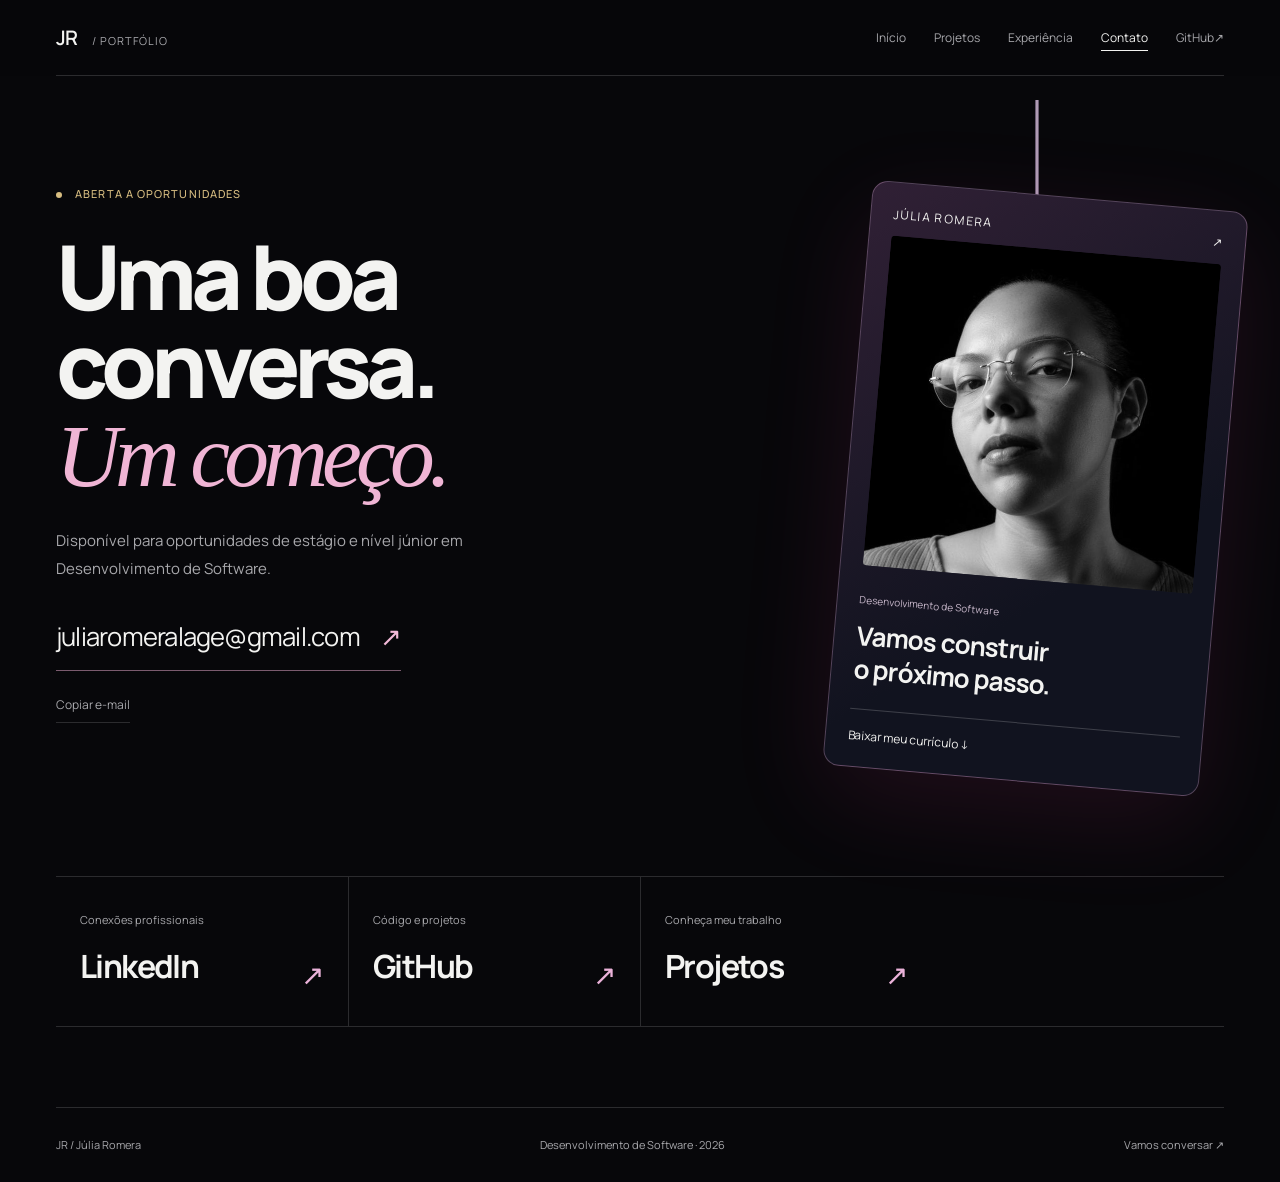
==== contato.html @ 36e351b0 "feat: finaliza nova apresentacao do portfolio" ====
<!DOCTYPE html>
<html lang="pt-BR">
  <head>
    <!-- Configuração da página e conexão com o arquivo de estilos. -->
    <meta charset="UTF-8" />
    <meta name="viewport" content="width=device-width, initial-scale=1.0" />
    <meta
      name="description"
      content="Entre em contato com Júlia Romera para oportunidades em Desenvolvimento de Software."
    />
    <meta name="author" content="Júlia Danieli Romera Lage" />
    <meta name="theme-color" content="#07070a" />
    <meta name="robots" content="index, follow" />
    <link rel="canonical" href="https://portfolio-julia-nine.vercel.app/contato.html" />
    <meta property="og:locale" content="pt_BR" />
    <meta property="og:type" content="website" />
    <meta property="og:site_name" content="Júlia Danieli Romera Lage" />
    <meta property="og:title" content="Contato | Júlia Romera" />
    <meta property="og:description" content="Entre em contato com Júlia Romera para oportunidades em Desenvolvimento de Software." />
    <meta property="og:url" content="https://portfolio-julia-nine.vercel.app/contato.html" />
    <meta property="og:image" content="https://portfolio-julia-nine.vercel.app/assets/social-preview.jpg" />
    <meta property="og:image:width" content="1200" />
    <meta property="og:image:height" content="630" />
    <meta property="og:image:alt" content="Notebook em fundo escuro, prévia do portfólio de Júlia Danieli Romera Lage" />
    <meta name="twitter:card" content="summary_large_image" />
    <meta name="twitter:title" content="Contato | Júlia Romera" />
    <meta name="twitter:description" content="Entre em contato com Júlia Romera para oportunidades em Desenvolvimento de Software." />
    <meta name="twitter:image" content="https://portfolio-julia-nine.vercel.app/assets/social-preview.jpg" />
    <meta name="twitter:image:alt" content="Notebook em fundo escuro, prévia do portfólio de Júlia Danieli Romera Lage" />
    <title>Contato | Júlia Romera</title>
    <link rel="icon" href="/favicon.ico" sizes="16x16 32x32 48x48" />
    <link rel="icon" href="assets/favicon.svg?v=jr2" type="image/svg+xml" sizes="any" />
    <link rel="apple-touch-icon" href="assets/apple-touch-icon.png" sizes="180x180" />
    <link rel="preload" href="assets/fonts/manrope-latin-variable.woff2" as="font" type="font/woff2" crossorigin />
    <link rel="stylesheet" href="estilos.css" />
    <link rel="stylesheet" href="paginas.css" />
  </head>

  <body class="pagina-contato">
    <a class="pular-conteudo" href="#conteudo">Pular para o conteúdo</a>
    <!-- O cabeçalho reúne a marca e os links de navegação. -->
    <header class="cabecalho">
      <div class="container navegacao">
        <a class="marca" href="index.html" aria-label="Júlia Danieli Romera Lage — início">
          JR<span> / Portfólio</span>
        </a>

        <nav id="menu-principal" aria-label="Navegação principal">
          <a href="index.html">Início</a>
          <a href="projetos.html">Projetos</a>
          <a href="experiencia.html">Experiência</a>
          <a href="contato.html" aria-current="page">Contato</a>
          <a href="https://github.com/JuliaRomeira" target="_blank" rel="noopener noreferrer">GitHub <span aria-hidden="true">↗</span></a>
        </nav>

      </div>
    </header>

    <!-- O main contém o conteúdo principal. Esta é a primeira seção do site. -->
<main id="conteudo" tabindex="-1">
<section class="container contato-palco" aria-labelledby="titulo-pagina"><div class="contato-convite"><p class="etiqueta"><span class="status-ponto" aria-hidden="true"></span> Aberta a oportunidades</p><h1 id="titulo-pagina">Uma boa<br>conversa.<br><em>Um começo.</em></h1><p class="descricao">Disponível para oportunidades de estágio e nível júnior em Desenvolvimento de Software.</p><a class="email-principal" href="https://mail.google.com/mail/?view=cm&amp;fs=1&amp;to=juliaromeralage%40gmail.com" target="_blank" rel="noopener noreferrer">juliaromeralage@gmail.com <span aria-hidden="true">↗</span></a><button type="button" class="copiar-email" hidden>Copiar e-mail</button><p class="aviso-copia" role="status" aria-live="polite"></p></div>
<aside class="cartao-contato"><div class="cordao" aria-hidden="true"></div><div class="cartao-perfil"><p>JÚLIA ROMERA <span>↗</span></p><img src="assets/julia-romeira.jpg" alt="Júlia Danieli Romera Lage" width="640" height="640"><small>Desenvolvimento de Software</small><strong>Vamos construir<br>o próximo passo.</strong><a href="assets/Curriculo_Julia_Danieli_Romera_Lage.pdf" download>Baixar meu currículo ↓</a></div></aside></section>
<nav class="container conexoes" aria-label="Conecte-se comigo"><a href="https://www.linkedin.com/in/juliaromeira/" target="_blank" rel="noopener noreferrer"><small>Conexões profissionais</small><strong>LinkedIn</strong><span>↗</span></a><a href="https://github.com/JuliaRomeira" target="_blank" rel="noopener noreferrer"><small>Código e projetos</small><strong>GitHub</strong><span>↗</span></a><a href="projetos.html"><small>Conheça meu trabalho</small><strong>Projetos</strong><span>↗</span></a></nav>
</main>
<footer class="rodape-paginas container"><a href="index.html">JR / Júlia Romera</a><span>Desenvolvimento de Software · <span data-year>2026</span></span><a href="contato.html">Vamos conversar ↗</a></footer>
<span class="cursor-orbita" aria-hidden="true"></span>
<script src="script.js" defer></script>
</body>
</html>
---- estilos.css ----
/* Júlia Romera — composição gráfica, tipografia e projetos em primeiro plano. */
@font-face {
  font-family: "Manrope";
  font-style: normal;
  font-weight: 400 800;
  font-display: swap;
  src: url("assets/fonts/manrope-latin-variable.woff2") format("woff2");
}
:root {
  color-scheme: dark;
  --cor-fundo: #07070a;
  --cor-texto: #f3f3f1;
  --cor-suave: #a8a8ac;
  --cor-borda: #2b2b2e;
  --cor-editorial: #d7bd81;
  --cor-glow-rosa: #ff4fa3;
  --cor-glow-lilas: #9b6cff;
  --cor-glow-azul: #527dff;
}
* { box-sizing: border-box; }
html { overflow-x: clip; background: var(--cor-fundo); scroll-behavior: smooth; }
body { margin: 0; overflow-x: clip; color: var(--cor-texto); background: var(--cor-fundo); font-family: "Manrope", sans-serif; font-synthesis: none; line-height: 1.6; }
a { color: inherit; text-decoration: none; }
a:focus-visible, summary:focus-visible, video:focus-visible { outline: 2px solid var(--cor-editorial); outline-offset: 6px; }
::selection { background: var(--cor-editorial); color: var(--cor-fundo); }
.container { width: min(1280px, calc(100% - 112px)); margin-inline: auto; }
section[id] { scroll-margin-top: 92px; }
.pular-conteudo { position: fixed; top: 8px; left: 16px; z-index: 50; padding: 12px 20px; background: var(--cor-texto); color: var(--cor-fundo); transform: translateY(-160%); }
.pular-conteudo:focus { transform: none; }
.cabecalho { position: sticky; top: 0; z-index: 20; background: rgba(7, 7, 10, .82); backdrop-filter: blur(18px); }
.navegacao { display: flex; justify-content: space-between; align-items: center; min-height: 76px; border-bottom: 1px solid var(--cor-borda); gap: 24px; }
.marca { font-size: 20px; font-weight: 600; letter-spacing: -.04em; }
.marca span { margin-left: 12px; color: var(--cor-suave); font-size: 11px; font-weight: 400; letter-spacing: .08em; text-transform: uppercase; }
.navegacao nav { display: flex; align-items: center; gap: 28px; }
.navegacao nav a { display: inline-flex; align-items: center; min-height: 48px; font-size: 12px; color: var(--cor-suave); text-decoration-thickness: 1px; text-underline-offset: 8px; }
.navegacao nav a[aria-current], .navegacao nav a:hover { color: var(--cor-texto); text-decoration-line: underline; }
.etiqueta { margin: 0; font-size: 11px; font-weight: 500; line-height: 1.7; letter-spacing: .1em; text-transform: uppercase; color: var(--cor-editorial); }
.apresentacao { position: relative; isolation: isolate; padding-block: 36px 40px; }
.apresentacao::before, .apresentacao::after { position: absolute; z-index: -1; border-radius: 50%; content: ""; pointer-events: none; filter: blur(90px); opacity: .34; }
.apresentacao::before { top: 8%; right: 5%; width: min(42vw, 620px); aspect-ratio: 1; background: radial-gradient(circle at 35% 38%, rgba(255, 79, 163, .8), rgba(155, 108, 255, .34) 45%, transparent 72%); animation: respirar-glow 9s ease-in-out infinite alternate; }
.apresentacao::after { bottom: 5%; left: 24%; width: min(34vw, 500px); aspect-ratio: 1; background: radial-gradient(circle, rgba(82, 125, 255, .52), transparent 70%); animation: respirar-glow 11s 1.5s ease-in-out infinite alternate-reverse; }
@keyframes respirar-glow { from { opacity: .2; transform: translate3d(-2%, 2%, 0) scale(.92); } to { opacity: .42; transform: translate3d(4%, -3%, 0) scale(1.08); } }
.hero-edicao { display: flex; justify-content: space-between; gap: 24px; }
.hero-edicao .etiqueta { color: var(--cor-suave); font-size: 10px; }
.status-ponto { display: inline-block; width: 6px; height: 6px; margin-right: 10px; background: var(--cor-editorial); border-radius: 50%; vertical-align: middle; }
h1, h2, h3, p { margin-top: 0; }
.hero-composicao { display: grid; grid-template-columns: repeat(12, minmax(0, 1fr)); gap: 8px 24px; align-items: center; margin-block: 60px 40px; }
.apresentacao h1 { display: contents; font-size: clamp(100px, 14.3vw, 206px); line-height: 1; font-weight: 800; letter-spacing: -.075em; text-transform: uppercase; }
.nome-primeiro { grid-column: 4 / -1; grid-row: 1; display: flex; align-items: center; justify-content: flex-end; gap: 48px; }
.nome-sinal { display: block; flex: 0 0 .48em; width: .48em; height: .48em; color: var(--cor-editorial); }
.nome-sinal svg { display: block; width: 100%; height: 100%; }
.nome-segundo { grid-column: 1 / 10; grid-row: 2; color: #a2a2a7; }
.ponto-nome { color: var(--cor-editorial); }
.hero-introducao { grid-column: 1 / 4; grid-row: 1; align-self: end; padding-bottom: 16px; max-width: 250px; }
.hero-introducao .etiqueta { margin-bottom: 18px; color: var(--cor-texto); }
.descricao { max-width: 520px; margin-bottom: 0; font-size: 15px; line-height: 1.85; color: var(--cor-suave); }
.hero-introducao .descricao { font-size: 13px; line-height: 1.8; }
.retrato-hero { grid-column: 10 / -1; grid-row: 2; margin: 0; width: 80%; justify-self: end; }
.retrato img { display: block; width: 100%; height: auto; filter: grayscale(1); }
.retrato-hero { position: relative; }
.retrato-hero::before { position: absolute; inset: -1px; z-index: -1; background: linear-gradient(135deg, rgba(255, 79, 163, .85), rgba(215, 189, 129, .18) 45%, rgba(82, 125, 255, .8)); content: ""; transform: translate(10px, 10px); filter: blur(12px); opacity: .55; }
.retrato figcaption { margin-top: 10px; color: var(--cor-suave); font-size: 9px; letter-spacing: .03em; }
.hero-rodape { display: flex; justify-content: space-between; align-items: end; gap: 24px; padding-top: 30px; }
.hero-rodape > p { margin: 0; font-size: 12px; color: var(--cor-suave); }
.hero-rodape > p span { color: var(--cor-texto); }
.hero-rodape .acoes { margin: 0; }
.hero-rodape .botao { border: 0; gap: 20px; }
.hero-rodape .botao > span { display: grid; place-items: center; width: 48px; height: 48px; border-radius: 50%; color: var(--cor-fundo); background: var(--cor-texto); font-size: 22px; }
.acoes { display: flex; flex-wrap: wrap; align-items: center; gap: 30px; margin-top: 28px; }
.botao, .link-secundario { display: inline-flex; align-items: center; justify-content: space-between; gap: 24px; min-height: 44px; font-size: 13px; }
.botao { border-bottom: 1px solid var(--cor-editorial); }
.link-secundario { color: var(--cor-suave); }
.botao span, .link-secundario span { color: var(--cor-editorial); transition: transform 180ms ease; }
a:hover > span[aria-hidden] { transform: translate(2px, -2px); }
.link-secundario:hover { color: var(--cor-texto); text-decoration: underline; text-underline-offset: 6px; }
.projetos-indice { display: grid; grid-template-columns: repeat(3, minmax(0, 1fr)); gap: 40px; padding-block: 24px; border-block: 1px solid var(--cor-borda); }
.projetos-indice a { display: flex; gap: 18px; min-height: 48px; align-items: baseline; }
.indice-numero { color: var(--cor-editorial); font-size: 11px; }
.projetos-indice strong { display: block; font-size: 13px; font-weight: 500; }
.projetos-indice small { display: block; color: var(--cor-suave); font-size: 11px; margin-top: 4px; }
.projetos-indice a > span:last-child { margin-left: auto; }
.projetos-indice a:hover strong { text-decoration: underline; text-underline-offset: 4px; }
.somente-leitor { position: absolute !important; width: 1px; height: 1px; padding: 0; margin: -1px; overflow: hidden; clip: rect(0, 0, 0, 0); white-space: nowrap; border: 0; }
.faixa-cinetica { position: relative; z-index: 2; display: grid; place-items: center; min-height: 250px; margin-block: 18px 8px; overflow: hidden; pointer-events: none; }
.faixa-cinetica::before { position: absolute; inset: 18% 18%; z-index: -1; background: radial-gradient(ellipse, rgba(155, 108, 255, .18), transparent 68%); content: ""; filter: blur(28px); }
.faixa-linha { width: 112%; overflow: hidden; border-block: 1px solid rgba(255, 255, 255, .18); box-shadow: 0 20px 60px rgba(0, 0, 0, .32); }
.faixa-linha-superior { color: #121217; background: linear-gradient(90deg, #f3e7ed, #e8d6f6 46%, #d8e2ff); transform: rotate(4deg); }
.faixa-linha-inferior { position: absolute; color: var(--cor-texto); background: linear-gradient(90deg, #54347b, #762f62 48%, #324880); transform: rotate(-4deg); }
.faixa-trilho { display: flex; width: max-content; will-change: transform; }
.faixa-trilho.faixa-pronta { animation: correr-faixa 24s linear infinite; }
.faixa-trilho-reverso.faixa-pronta { animation-direction: reverse; animation-duration: 29s; }
.faixa-trilho span { flex: none; padding: 18px 18px 17px 0; font-size: clamp(13px, 1.25vw, 18px); font-weight: 750; line-height: 1; letter-spacing: .12em; text-transform: uppercase; white-space: nowrap; }
.faixa-trilho i { padding-inline: 18px; color: var(--cor-glow-rosa); font-style: normal; }
.faixa-linha-inferior i { color: #f3d285; }
@keyframes correr-faixa { to { transform: translateX(calc(-1 * var(--faixa-passo))); } }
.projeto { padding-block: 100px 60px; }
.projeto + .projeto { margin-top: 32px; border-top: 1px solid var(--cor-borda); }
.projeto-cabecalho { display: flex; justify-content: space-between; align-items: baseline; gap: 24px; }
.numero-projeto { display: inline-block; margin-right: 22px; font-weight: 700; font-size: 32px; line-height: 1; letter-spacing: -.04em; }
.projeto-tipo { margin: 0; color: var(--cor-suave); font-size: 12px; }
.projeto-conteudo { display: grid; grid-template-columns: 1fr 1fr; gap: 32px 56px; padding-top: 32px; }
.projeto-copy { grid-area: copy; min-width: 0; }
h2 { font-family: "Manrope", sans-serif; font-size: clamp(36px, 4.2vw, 60px); font-weight: 800; text-transform: uppercase; line-height: 1.08; letter-spacing: -.06em; margin-bottom: 26px; }
h2 em { color: #a2a2a7; font-weight: inherit; font-style: normal; }
.projeto h2 { font-size: clamp(52px, 7.4vw, 106px); }
.projeto-mira h2 em { font-size: .54em; margin-left: 20px; letter-spacing: -.05em; }
.projeto-apoio { grid-area: apoio; align-self: end; }
.tecnologias { display: flex; flex-wrap: wrap; gap: 6px 0; padding: 0; margin: 0; list-style: none; }
.tecnologias li { color: var(--cor-suave); font-size: 12px; }
.tecnologias li:not(:last-child)::after { content: "/"; padding-inline: 12px; color: #79766e; }
.projeto-mira-conteudo { grid-template-columns: 1.1fr .9fr; grid-template-areas: "mockup copy" "mockup apoio"; align-items: center; gap: 36px 8%; }
.projeto-mira .projeto-copy { align-self: end; }
.projeto-mira h2 { margin-bottom: 26px; font-size: clamp(42px, 6vw, 80px); }
.projeto-mira .projeto-descricao { max-width: 460px; }
.projeto-mira .projeto-apoio { align-self: start; }
.projeto-mira .notebook { grid-area: mockup; width: 100%; }
.notebook { display: block; min-width: 0; }
.notebook-tela { padding: 12px; background: #151517; border: 1px solid var(--cor-borda); box-shadow: 0 35px 100px rgba(82, 125, 255, .13), 0 0 0 1px rgba(255, 255, 255, .025); }
.notebook-camera { display: none; }
.mockup-barra { display: flex; gap: 5px; height: 20px; align-items: flex-start; }
.mockup-barra span { width: 5px; height: 5px; border-radius: 50%; background: #827b6e; }
.notebook-viewport { aspect-ratio: 16 / 9; overflow: hidden; position: relative; background: #101012; }
.mira-preview { display: block; width: 125%; height: 125%; border: 0; pointer-events: none; transform: scale(.8); transform-origin: top left; }
.preview-link { display: block; transition: border-color 180ms ease; }
.preview-link:hover { border-color: var(--cor-editorial); }
.notebook-tela { transition: border-color 180ms ease; }
.notebook:is(:hover, :focus-visible) .notebook-tela { border-color: var(--cor-editorial); }
.projeto-conteudo-invertido { grid-template-columns: 1.05fr .95fr; grid-template-areas: "mockup copy" "mockup apoio"; align-items: center; gap: 36px 10%; }
.projeto-leve-copy { align-self: end; }
.projeto-leve-apoio { align-self: start; }
.smartphone-stage { grid-area: mockup; display: grid; justify-items: center; gap: 24px; padding: 48px 24px; }
.smartphone { position: relative; width: 280px; max-width: 100%; padding: 8px; border: 1px solid #716b61; border-radius: 36px; background: #09090b; }
.smartphone-viewport { height: 540px; overflow: hidden; border-radius: 28px; }
.smartphone iframe { width: 100%; height: 100%; border: 0; pointer-events: none; }
.smartphone-ilha { position: absolute; top: 14px; left: 35%; width: 30%; height: 14px; border-radius: 20px; background: #09090b; }
.smartphone-home { position: absolute; bottom: 14px; left: 35%; width: 30%; height: 3px; border-radius: 2px; background: #b5b3ae; }
.smartphone-legenda { color: var(--cor-suave); font-size: 10px; text-align: center; }
.projeto-base-conteudo { grid-template-columns: .9fr 1.1fr; grid-template-areas: "copy mockup" "apoio mockup"; align-items: center; }
.projeto-base h2 { font-size: clamp(32px, 3.55vw, 50px); }
.projeto-base .projeto-apoio { align-self: start; }
.base-preview { grid-area: mockup; min-width: 0; margin: 0; }
.base-busca-preview { overflow: hidden; aspect-ratio: 4 / 3; border: 1px solid var(--cor-borda); background: #101012; box-shadow: 0 35px 100px rgba(155, 108, 255, .12); }
.base-interface { display: block; width: 153.8462%; height: 153.8462%; border: 0; pointer-events: none; transform: scale(.65); transform-origin: top left; }
.base-preview figcaption { display: flex; flex-wrap: wrap; justify-content: space-between; gap: 10px; margin-top: 12px; font-size: 10px; color: var(--cor-suave); }
.base-contexto { display: flex; flex-wrap: wrap; justify-content: space-between; gap: 16px; margin-top: 40px; padding-block: 20px; border-top: 1px solid var(--cor-borda); }
.base-contexto p { margin: 0; font-size: 12px; color: var(--cor-suave); }
.base-contexto span { margin-right: 12px; color: var(--cor-editorial); }
.case-detalhes { margin-top: 36px; border-block: 1px solid var(--cor-borda); }
.case-detalhes summary { display: flex; align-items: center; gap: 24px; min-height: 72px; padding-block: 16px; cursor: pointer; list-style: none; font-size: 14px; }
.case-detalhes summary::-webkit-details-marker { display: none; }
.case-detalhes summary span { font-size: 12px; color: var(--cor-suave); }
.case-detalhes summary::after { content: "+"; margin-left: auto; font-size: 24px; color: var(--cor-editorial); }
.case-detalhes[open] summary::after { content: "−"; }
.case-detalhes[open] { padding-bottom: 28px; }
.minha-atuacao { display: grid; grid-template-columns: 180px 1fr; gap: 24px; padding-top: 24px; }
.minha-atuacao p { max-width: 780px; margin-bottom: 0; font-size: 14px; line-height: 1.8; color: var(--cor-suave); }
.case-grid, .percurso-etapas { display: grid; grid-template-columns: repeat(3, minmax(0, 1fr)); gap: 32px; margin: 32px 0 0; padding: 0; list-style: none; }
.case-grid article { border-top: 1px solid var(--cor-borda); padding-top: 20px; }
.case-grid small, .percurso-etapas span { color: var(--cor-editorial); font-size: 11px; }
.case-grid p, .percurso-etapas p, .demo-nota { color: var(--cor-suave); font-size: 14px; line-height: 1.8; margin-bottom: 0; }
.case-grid p { margin-top: 14px; }
.percurso-etapas h3 { margin-block: 12px; font-size: 22px; font-weight: 500; }
.projeto-percurso, .demonstracao { margin-top: 20px; }
.demonstracao h3 { font-family: "Manrope", sans-serif; font-size: 36px; margin-block: 14px; }
.demo-videos { display: grid; grid-template-columns: 1fr 1fr; gap: 24px; margin-top: 28px; }
.demo-videos figure { min-width: 0; margin: 0; }
.demo-videos video { display: block; width: 100%; aspect-ratio: 16 / 9; }
.demo-videos figcaption { display: flex; justify-content: space-between; flex-wrap: wrap; gap: 12px; padding-block: 14px; font-size: 13px; }
.demo-videos figcaption span { color: var(--cor-suave); }
.demo-resultado { margin-block: 20px 12px; font-size: 24px; }
.experiencia, .stack, .contato { margin-top: 60px; padding-block: 64px; border-top: 1px solid var(--cor-borda); }
.secao-cabecalho { display: flex; justify-content: space-between; gap: 24px; margin-bottom: 52px; }
.secao-cabecalho > span { color: var(--cor-suave); font-size: 12px; }
.experiencia-grid, .stack-titulo { display: grid; grid-template-columns: 1fr 1fr; gap: 10%; }
.experiencia blockquote { max-width: 420px; margin: 36px 0 0; color: var(--cor-editorial); font-family: "Manrope", sans-serif; font-size: 24px; font-weight: 500; line-height: 1.4; letter-spacing: -.04em; }
.cargo { border-left: 1px solid var(--cor-borda); padding-left: 32px; }
.cargo-topo { display: flex; justify-content: space-between; flex-wrap: wrap; gap: 12px; padding-bottom: 20px; border-bottom: 1px solid var(--cor-borda); }
.cargo small, .cargo-topo > span { color: var(--cor-suave); font-size: 11px; }
.cargo h3 { font-size: 23px; font-weight: 500; margin: 6px 0 0; }
.cargo ul { padding-left: 16px; margin-bottom: 0; }
.cargo li { padding-left: 6px; margin-top: 16px; font-size: 14px; color: var(--cor-suave); }
.stack-titulo { align-items: end; margin-bottom: 48px; }
.stack-titulo h2 { margin: 0; }
.fluxo-stack { display: flex; flex-wrap: wrap; gap: 18px; padding: 0; margin: 0 0 24px; list-style: none; color: var(--cor-suave); font-size: 11px; text-transform: uppercase; letter-spacing: .05em; }
.fluxo-stack li:not(:last-child)::after { content: " /"; margin-left: 18px; }
.stack-grid { border-top: 1px solid var(--cor-borda); }
.stack-grid article { display: grid; grid-template-columns: .65fr 1.2fr 1fr; gap: 24px; align-items: baseline; padding-block: 26px; border-bottom: 1px solid var(--cor-borda); }
.stack-grid span, .stack-grid small { color: var(--cor-suave); font-size: 12px; }
.stack-grid strong { font-size: clamp(18px, 2vw, 26px); font-weight: 400; letter-spacing: -.03em; }
.contato { padding-bottom: 24px; }
.contato h2 { font-size: clamp(60px, 8vw, 114px); margin-block: 34px 24px; }
.contato .descricao { max-width: 480px; }
.contato .acoes { gap: 42px; margin-top: 36px; }
.contato footer { display: flex; flex-wrap: wrap; justify-content: space-between; gap: 24px; margin-top: 88px; padding-top: 24px; border-top: 1px solid var(--cor-borda); color: var(--cor-suave); font-size: 11px; }
@media (max-width: 1000px) {
  .container { width: calc(100% - 64px); }
  .navegacao nav { gap: 20px; }
  .hero-composicao { gap: 16px; margin-block: 56px 32px; }
  .apresentacao h1 { font-size: 14vw; }
  .nome-primeiro { gap: 24px; }
  .hero-introducao { grid-column: 1 / 5; }
  .hero-introducao .descricao { font-size: 11px; }
  .hero-introducao .etiqueta { margin-bottom: 10px; }
  .retrato-hero { width: 92%; }
  .projetos-indice { gap: 24px; }
  .projeto-base-conteudo { grid-template-areas: "copy apoio" "mockup mockup"; grid-template-columns: 1.2fr .8fr; }
  .projeto-base h2 { font-size: clamp(28px, 4vw, 40px); }
  .projeto-base .projeto-apoio { align-self: center; }
  .base-busca-preview { aspect-ratio: 16 / 10; }
  .projeto-conteudo-invertido { gap: 32px; }
  .experiencia-grid { gap: 40px; }
  .stack-grid article { grid-template-columns: .65fr 1fr 1fr; }
}
@media (max-width: 700px) {
  .container { width: calc(100% - 40px); }
  .navegacao { display: block; min-height: 0; }
  .marca { display: none; }
  .navegacao nav { justify-content: space-between; gap: 8px; }
  .navegacao nav a { min-height: 60px; font-size: 11px; }
  section[id] { scroll-margin-top: 76px; }
  .apresentacao { padding-block: 28px 32px; }
  .hero-edicao { gap: 12px; }
  .hero-edicao .etiqueta { font-size: 8px; letter-spacing: .04em; }
  .status-ponto { margin-right: 6px; width: 4px; height: 4px; }
  .hero-composicao { grid-template-columns: repeat(6, minmax(0, 1fr)); gap: 6px 16px; margin-block: 36px 26px; }
  .apresentacao h1 { font-size: clamp(62px, 16vw, 110px); line-height: 1.05; }
  .nome-primeiro { grid-column: 1 / -1; grid-row: 1; justify-content: space-between; gap: 16px; }
  .nome-sinal { font-size: .8em; }
  .nome-segundo { grid-column: 1 / -1; grid-row: 2; }
  .hero-introducao { grid-column: 1 / 5; grid-row: 3; max-width: 310px; padding: 0 8px 0 0; align-self: start; margin-top: 30px; }
  .hero-introducao .etiqueta { font-size: 9px; margin-bottom: 10px; }
  .hero-introducao .descricao { font-size: 13px; line-height: 1.8; }
  .retrato-hero { grid-column: 5 / -1; grid-row: 3; width: 100%; margin-top: 30px; align-self: start; }
  .retrato figcaption { font-size: 8px; line-height: 1.6; margin-top: 8px; }
  .hero-rodape { align-items: center; padding-top: 10px; }
  .hero-rodape > p { font-size: 10px; }
  .hero-rodape .acoes { gap: 8px; flex-direction: column; align-items: flex-end; }
  .hero-rodape .botao, .hero-rodape .link-secundario { font-size: 11px; }
  .hero-rodape .botao { gap: 12px; }
  .hero-rodape .botao > span { width: 36px; height: 36px; font-size: 18px; }
  .projetos-indice { grid-template-columns: 1fr; gap: 0; padding-block: 8px; }
  .faixa-cinetica { min-height: 170px; margin-block: 6px 0; }
  .faixa-linha { width: 124%; }
  .faixa-linha-superior { transform: rotate(5deg); }
  .faixa-linha-inferior { transform: rotate(-5deg); }
  .faixa-trilho span { padding-block: 14px 13px; font-size: 11px; }
  .faixa-trilho i { padding-inline: 12px; }
  .projetos-indice a { padding-block: 14px; }
  .projetos-indice a + a { border-top: 1px solid var(--cor-borda); }
  .projetos-indice a > span:nth-child(2) { display: flex; flex-wrap: wrap; align-items: baseline; gap: 4px 16px; }
  .projetos-indice small { margin: 0; }
  .projeto { padding-block: 60px 20px; }
  .projeto-cabecalho { align-items: flex-start; gap: 16px; }
  .projeto-cabecalho .etiqueta { font-size: 9px; }
  .numero-projeto { font-size: 32px; margin-right: 8px; }
  .projeto-tipo { max-width: 132px; font-size: 10px; text-align: right; }
  .projeto-conteudo { display: flex; flex-direction: column; gap: 26px; padding-top: 26px; }
  .projeto h2 { font-size: clamp(42px, 12vw, 72px); margin-bottom: 18px; }
  .projeto-base h2 { font-size: clamp(26px, 7.3vw, 44px); }
  .projeto-mira .projeto-copy { display: block; }
  .projeto-mira h2 em { display: block; margin: 6px 0 0; font-size: .62em; }
  .projeto-mira .notebook { margin: 0; }
  .projeto-copy { order: 0; }
  .notebook, .smartphone-stage, .base-preview { order: 1; width: 100%; }
  .projeto-apoio { order: 2; width: 100%; }
  .descricao { font-size: 14px; }
  .projeto .acoes { margin-top: 16px; }
  .notebook-tela { padding: 6px; }
  .mockup-barra { height: 12px; }
  /* A prévia mantém o viewport desktop inteiro, sem cortar a interface no celular. */
  .mira-preview { width: 333.3334%; height: 333.3334%; transform: scale(.3); }
  .smartphone-stage { padding: 32px 20px; }
  .smartphone { width: 260px; }
  .smartphone-viewport { height: 510px; }
  .base-busca-preview { aspect-ratio: 4 / 3; }
  .base-interface { width: 250%; height: 250%; transform: scale(.4); }
  .base-contexto { display: grid; gap: 12px; margin-top: 24px; }
  .minha-atuacao { grid-template-columns: 1fr; gap: 10px; }
  .case-detalhes { margin-top: 28px; }
  .case-detalhes summary { flex-wrap: wrap; gap: 6px 12px; }
  .case-detalhes summary span { flex-basis: 100%; order: 1; font-size: 11px; }
  .case-grid, .percurso-etapas, .demo-videos { grid-template-columns: 1fr; gap: 24px; }
  .experiencia, .stack, .contato { margin-top: 48px; padding-block: 40px; }
  .secao-cabecalho { flex-direction: column; gap: 8px; margin-bottom: 32px; }
  .experiencia-grid, .stack-titulo { grid-template-columns: 1fr; gap: 32px; }
  h2 { font-size: clamp(30px, 7.5vw, 48px); }
  .cargo { padding-left: 20px; }
  .stack-grid article { grid-template-columns: 1fr; gap: 8px; padding-block: 22px; }
  .stack-grid strong { font-size: 23px; }
  .contato h2 { font-size: clamp(36px, 9.6vw, 64px); }
  .contato h2 em { display: block; }
  .contato .acoes { gap: 18px 30px; }
  .contato footer { margin-top: 56px; }
}
/* Movimento: assinatura desenhada, luz no nome e revelações durante a leitura. */
.nome-letras { display: inline-block; padding-block: .16em .06em; margin-block: -.16em -.06em; }
.abertura { position: fixed; inset: 0; z-index: 40; display: grid; place-items: center; background: var(--cor-fundo); pointer-events: none; animation: abrir-cortina 500ms 1200ms cubic-bezier(.76, 0, .24, 1) both; }
.abertura svg { width: 170px; height: 128px; }
.abertura path { stroke: var(--cor-texto); stroke-width: 3; stroke-linecap: round; stroke-linejoin: round; stroke-dasharray: 1; stroke-dashoffset: 1; animation: desenhar-assinatura 750ms 100ms ease both; }
.abertura .abertura-r { stroke: var(--cor-editorial); animation-delay: 350ms; }
@keyframes desenhar-assinatura { to { stroke-dashoffset: 0; } }
@keyframes abrir-cortina { to { clip-path: inset(0 0 100% 0); visibility: hidden; } }
.entrada-ativa .nome-primeiro { animation: entrar-nome 1050ms 1150ms cubic-bezier(.16, 1, .3, 1) both; }
.entrada-ativa .nome-segundo { animation: entrar-nome 1050ms 1300ms cubic-bezier(.16, 1, .3, 1) both; }
.entrada-ativa .hero-introducao, .entrada-ativa .retrato-hero, .entrada-ativa .hero-rodape { animation: entrar-conteudo 850ms 1500ms ease both; }
@keyframes entrar-nome { from { opacity: 0; transform: translateY(40px); } to { opacity: 1; transform: none; } }
@keyframes entrar-conteudo { from { opacity: 0; transform: translateY(18px); } to { opacity: 1; transform: none; } }
@supports (background-clip: text) {
  .movimento-ativo .nome-letras { background-image: linear-gradient(110deg, #b8b8bd 12%, #f3f3f1 30%, #ffb9dc 43%, #fff 50%, #bca8ff 61%, #9eb3ff 72%, #b8b8bd 88%); background-size: 260% 100%; background-clip: text; color: transparent; filter: drop-shadow(0 0 32px rgba(155, 108, 255, .16)); animation: luz-no-nome 5.5s linear infinite; animation-play-state: paused; }
  .movimento-ativo .nome-segundo .nome-letras { animation-delay: -1.2s; }
}
@keyframes luz-no-nome { from { background-position: 200% 50%; } to { background-position: -200% 50%; } }
.movimento-ativo .nome-sinal svg { animation: oscilar-sinal 4s ease-in-out infinite; animation-play-state: paused; transform-origin: center; }
@keyframes oscilar-sinal { 0%, 100% { transform: translateY(0) rotate(-6deg); } 50% { transform: translateY(-5px) rotate(6deg); } }
.movimento-ativo.hero-visivel .nome-letras, .movimento-ativo.hero-visivel .nome-sinal svg { animation-play-state: running; }
.movimento-ativo .revelar-pendente { opacity: 0; transform: translateY(26px); }
.movimento-ativo .revelado { animation: entrar-conteudo 750ms cubic-bezier(.16, 1, .3, 1) both; }
.movimento-ativo h2.revelado { position: relative; animation-duration: 550ms; }
.movimento-ativo .notebook.revelado, .movimento-ativo .smartphone-stage.revelado, .movimento-ativo .base-preview.revelado { animation: aproximar-previa 1050ms cubic-bezier(.16, 1, .3, 1) both; }
@keyframes aproximar-previa { from { opacity: 0; transform: translateY(32px) scale(.96); } to { opacity: 1; transform: none; } }
@media (hover: hover) and (pointer: fine) and (prefers-reduced-motion: no-preference) {
  .preview-link iframe { transition: filter 350ms ease; }
  .preview-link:hover iframe { filter: brightness(1.12); }
  .hero-rodape .botao > span { transition: transform 250ms ease, background-color 250ms ease; }
  .hero-rodape .botao:hover > span { transform: rotate(-35deg); background: var(--cor-editorial); }
}
.cursor-orbita { position: fixed; top: 0; left: 0; z-index: 30; width: 320px; height: 320px; border-radius: 50%; background: radial-gradient(circle, rgba(255, 79, 163, .13), rgba(155, 108, 255, .08) 35%, transparent 70%); opacity: 0; pointer-events: none; transform: translate3d(calc(var(--cursor-x, -500px) - 50%), calc(var(--cursor-y, -500px) - 50%), 0); transition: opacity 300ms ease; mix-blend-mode: screen; }
.cursor-orbita.cursor-visivel { opacity: 1; }
@media (forced-colors: active) {
  .movimento-ativo .nome-letras { background: none; color: CanvasText; }
}
@media (prefers-reduced-motion: reduce) {
  html { scroll-behavior: auto; }
  *, *::before, *::after { transition: none !important; animation: none !important; }
  .abertura { display: none; }
  .movimento-ativo .nome-letras { background: none; color: inherit; }
  .revelar-pendente { opacity: 1 !important; transform: none !important; }
  .faixa-trilho { transform: translateX(-8%); }
  .cursor-orbita { display: none; }
}
---- paginas.css ----
/* Cada destino tem uma composição própria; a navegação e o glow conectam o conjunto. */
@view-transition { navigation: auto; }
::view-transition-old(root) { animation: dissolver 180ms ease both; }
::view-transition-new(root) { animation: surgir 400ms ease both; }
@keyframes dissolver { to { opacity: 0; } }
@keyframes surgir { from { opacity: 0; transform: translateY(10px); } }
main:focus { outline: none; }
button { font: inherit; }
button:focus-visible { outline: 2px solid var(--cor-editorial); outline-offset: 6px; }
.rodape-paginas { display: flex; justify-content: space-between; flex-wrap: wrap; gap: 24px; border-top: 1px solid var(--cor-borda); padding-block: 28px; margin-top: 80px; color: var(--cor-suave); font-size: 11px; }
.portas { padding-block: 70px 40px; }
.portas h2 { margin-block: 28px 50px; }
.portas > a { display: grid; grid-template-columns: 180px 1fr 40px; align-items: center; gap: 24px; padding: 32px 8px; border-top: 1px solid var(--cor-borda); transition: padding 300ms ease, background 300ms ease; }
.portas > a:last-child { border-bottom: 1px solid var(--cor-borda); }
.portas small { color: var(--cor-suave); font-size: 12px; }
.portas strong { font-size: clamp(20px, 2.5vw, 36px); font-weight: 500; letter-spacing: -.04em; }
.portas > a > span { color: #d2b5ff; font-size: 32px; }
.portas > a:hover { padding-inline: 24px; background: #9b6cff0c; }
.galeria-abertura { display: grid; grid-template-columns: .85fr 1.15fr; gap: 60px; align-items: center; min-height: 780px; padding-block: 72px; }
.galeria-copy :is(h1, .titulo-capitulo), .trajetoria-abertura :is(h1, .titulo-capitulo), .contato-palco :is(h1, .titulo-capitulo) { margin: 28px 0; font-size: clamp(58px, 7.4vw, 108px); font-weight: 800; line-height: .98; letter-spacing: -.065em; }
.galeria-copy :is(h1, .titulo-capitulo) em { color: #a9baff; font-style: normal; }
.galeria-copy .botao, .trajetoria-abertura .botao { margin-top: 28px; }
.galeria-colagem { position: relative; display: grid; grid-template-columns: 1fr 1fr; gap: 24px; padding: 30px 0; width: 100%; max-width: 590px; justify-self: center; }
.galeria-colagem::before { content: ''; position: absolute; inset: 0; background: radial-gradient(ellipse, #526dff26, transparent 70%); filter: blur(36px); z-index: -1; }
.galeria-colagem > a { position: relative; display: flex; flex-direction: column; justify-content: space-between; overflow: hidden; border: 1px solid #ffffff20; box-shadow: 0 24px 55px #0006; transition: transform 400ms ease, border-color 400ms ease; }
.galeria-colagem > a:hover, .galeria-colagem > a:focus-visible { transform: translateY(-8px) rotate(0); border-color: #b5a0ff; z-index: 2; }
.galeria-colagem > a > span:last-child { padding: 16px; font-size: 11px; background: #0d0d18; color: #c4c4d4; }
.colagem-mira { grid-column: 1 / -1; transform: rotate(-3deg); background: #13131d; }
.galeria-colagem img { display: block; width: 100%; height: auto; object-fit: cover; object-position: top; }
.colagem-mira img { aspect-ratio: 16 / 9; }
.colagem-leve img, .colagem-base img { aspect-ratio: 1; }
.colagem-leve { transform: rotate(-4deg); background: #17111b; }
.colagem-leve .colagem-icone { position: absolute; right: 24px; top: 12px; color: #efb4da; font-size: 45px; }
.colagem-leve strong { padding: 38px 24px 0; font-size: 56px; letter-spacing: -.06em; }
.colagem-leve strong span { color: #d7bd81; }
.colagem-leve small { padding: 0 24px 20px; color: #c9bbd0; }
.colagem-base { margin-top: 20px; transform: rotate(5deg); background: #13172b; }
.colagem-base > small { padding: 24px 20px 0; font-size: 8px; letter-spacing: .1em; color: #b9bfdd; }
.colagem-base strong { padding: 16px 20px; font-size: clamp(18px, 2vw, 28px); line-height: 1.3; }
.busca-decorativa { margin: 0 16px 24px; padding: 12px; border: 1px solid #ffffff30; font-size: 10px; color: #c6cbe3; }
.pagina-projetos .projeto { border-top: 1px solid var(--cor-borda); padding-top: 72px; }
.pagina-projetos .projeto-leve { background: radial-gradient(ellipse at 15% 40%, #ff4fa30c, transparent 60%); }
.pagina-projetos .projeto-base { background: radial-gradient(ellipse at 90% 35%, #9b6cff10, transparent 60%); }
.trajetoria-abertura { display: grid; grid-template-columns: 1.15fr .85fr; align-items: center; gap: 80px; min-height: 760px; padding-block: 80px; }
.trajetoria-abertura :is(h1, .titulo-capitulo) em { font-family: Georgia, serif; font-weight: 400; color: #cfb8ef; }
.trajetoria-diagrama { position: relative; display: grid; gap: 36px; padding: 50px 0 30px 40px; border-left: 1px solid #b18add55; background: radial-gradient(ellipse at left, #9b6cff15, transparent 70%); }
.trajetoria-diagrama > span { position: relative; border-bottom: 1px solid var(--cor-borda); padding: 20px 0; font-size: clamp(14px, 1.8vw, 24px); letter-spacing: .1em; }
.trajetoria-diagrama > span::before { position: absolute; left: -45px; top: 50%; content: ''; width: 9px; height: 9px; border-radius: 50%; background: #bba2dd; box-shadow: 0 0 24px #9b6cff99; }
.trajetoria-diagrama > p { font-size: 12px; color: var(--cor-suave); }
.pagina-experiencia .experiencia-grid { grid-template-columns: .85fr 1.15fr; gap: 12%; }
.pagina-experiencia .experiencia-grid > div { align-self: start; position: sticky; top: 120px; }
.pagina-experiencia .cargo { padding: 12px 0 40px 42px; border-left-color: #c1a0eb66; position: relative; }
.pagina-experiencia .cargo::before { position: absolute; content: ''; top: 20px; left: -5px; width: 9px; height: 9px; background: #ceb5ed; border-radius: 50%; }
.pagina-experiencia .cargo h3 { font-size: clamp(24px, 3vw, 40px); }
.pagina-experiencia .cargo li { margin-top: 28px; }
.pagina-experiencia .stack-grid article { transition: padding 240ms ease, background 240ms ease; }
.pagina-experiencia .stack-grid article:hover { padding-inline: 20px; background: #9b6cff10; }
.contato-palco { display: grid; grid-template-columns: 1.3fr .7fr; gap: 90px; align-items: center; min-height: 750px; padding-block: 64px; }
.contato-palco :is(h1, .titulo-capitulo) { font-size: clamp(60px, 7vw, 100px); }
.contato-palco :is(h1, .titulo-capitulo) em { font-family: Georgia, serif; font-weight: 400; color: #f0b5d5; }
.email-principal { display: inline-flex; align-items: center; gap: 20px; max-width: 100%; margin-top: 34px; padding-bottom: 12px; border-bottom: 1px solid #efafd380; font-size: clamp(15px, 2vw, 26px); letter-spacing: -.03em; }
.email-principal span { color: #f3bad8; }
.copiar-email { display: block; margin-top: 16px; padding: 8px 0; background: none; color: var(--cor-suave); border: 0; border-bottom: 1px solid var(--cor-borda); cursor: pointer; font-size: 12px; }
.copiar-email[hidden] { display: none; }
.aviso-copia { min-height: 24px; margin-top: 8px; color: #f3bad8; font-size: 12px; }
.cartao-contato { position: relative; padding: 55px 0 30px; perspective: 1000px; }
.cordao { position: absolute; width: 4px; height: 100px; top: -40px; left: 50%; background: linear-gradient(90deg, #473a50, #d1bbd5, #473a50); }
.cartao-perfil { position: relative; padding: 22px; background: linear-gradient(145deg, #302035, #11131f 65%); border: 1px solid #e4afdb50; border-radius: 16px; box-shadow: 0 30px 100px #ff4fa31a; transform: rotate(5deg); transition: transform 600ms cubic-bezier(.2,.7,.2,1); }
.cartao-perfil:hover, .cartao-perfil:focus-within { transform: rotate(0) translateY(-6px); }
.cartao-perfil p { display: flex; justify-content: space-between; gap: 10px; font-size: 12px; letter-spacing: .12em; }
.cartao-perfil img { width: 100%; height: auto; aspect-ratio: 1; object-fit: cover; filter: grayscale(1); border-radius: 4px; }
.cartao-perfil small { display: block; font-size: 10px; color: #c7b7ca; margin-top: 18px; }
.cartao-perfil strong { display: block; font-size: 26px; line-height: 1.25; letter-spacing: -.03em; margin-block: 12px 24px; }
.cartao-perfil a { display: block; border-top: 1px solid #ffffff30; padding-top: 16px; font-size: 12px; }
.conexoes { display: grid; grid-template-columns: repeat(4, 1fr); border-block: 1px solid var(--cor-borda); }
.conexoes a { position: relative; padding: 34px 24px; transition: background 250ms ease; }
.conexoes a + a { border-left: 1px solid var(--cor-borda); }
.conexoes a:hover { background: #ff4fa312; }
.conexoes small { display: block; font-size: 11px; color: var(--cor-suave); }
.conexoes strong { display: block; font-size: 32px; letter-spacing: -.05em; margin-top: 12px; }
.conexoes span { position: absolute; right: 24px; top: 50%; color: #eab2d9; font-size: 28px; }
@media (max-width: 1000px) {
  .galeria-abertura, .trajetoria-abertura, .contato-palco { gap: 36px; }
  .galeria-copy :is(h1, .titulo-capitulo), .trajetoria-abertura :is(h1, .titulo-capitulo), .contato-palco :is(h1, .titulo-capitulo) { font-size: 7.5vw; }
  .colagem-base strong { font-size: 20px; }
  .cartao-perfil { padding: 16px; }
  .cartao-perfil strong { font-size: 22px; }
  .portas > a { grid-template-columns: 140px 1fr 30px; }
  .conexoes { grid-template-columns: repeat(2, 1fr); }
  .conexoes a:nth-child(3) { border-left: 0; border-top: 1px solid var(--cor-borda); }
  .conexoes a:nth-child(4) { border-top: 1px solid var(--cor-borda); }
}
@media (max-width: 700px) {
  .galeria-abertura, .trajetoria-abertura, .contato-palco { grid-template-columns: 1fr; gap: 42px; min-height: 0; padding-block: 48px; }
  .galeria-copy :is(h1, .titulo-capitulo), .trajetoria-abertura :is(h1, .titulo-capitulo), .contato-palco :is(h1, .titulo-capitulo) { font-size: clamp(48px, 14vw, 80px); }
  .galeria-colagem { gap: 14px; padding-inline: 8px; }
  .colagem-leve strong { font-size: 40px; padding-inline: 16px; }
  .colagem-leve small { padding-inline: 16px; font-size: 10px; }
  .colagem-base strong { font-size: 18px; padding-inline: 14px; }
  .colagem-base > small { padding-inline: 14px; font-size: 7px; }
  .galeria-colagem > a > span:last-child { font-size: 9px; padding: 12px; }
  .busca-decorativa { margin-inline: 10px; padding: 8px; font-size: 8px; }
  .portas { padding-top: 45px; }
  .portas > a { grid-template-columns: 1fr 26px; gap: 12px; }
  .portas small { grid-column: 1 / -1; }
  .portas strong { font-size: 22px; }
  .trajetoria-diagrama { margin-left: 8px; padding-block: 0; gap: 12px; }
  .pagina-experiencia .experiencia-grid { grid-template-columns: 1fr; gap: 40px; }
  .pagina-experiencia .experiencia-grid > div { position: static; }
  .pagina-experiencia .cargo { padding-left: 24px; }
  .cartao-contato { max-width: 310px; width: 85%; justify-self: center; margin-top: 30px; }
  .conexoes { grid-template-columns: 1fr; }
  .conexoes a + a { border-left: 0; border-top: 1px solid var(--cor-borda); }
  .conexoes a { padding: 24px 12px; }
  .rodape-paginas { margin-top: 50px; }
}
@media (prefers-reduced-motion: reduce) {
  ::view-transition-old(root), ::view-transition-new(root) { animation: none; }
}

/* Composições completas no fluxo: sem painéis fixos ou captura da roda do mouse. */
.capitulo { position: relative; scroll-margin-top: 96px; }
.capitulo + .capitulo { border-top: 1px solid var(--cor-borda); margin-top: 80px; }
.capitulo .titulo-capitulo { text-transform: none; }
@media (max-width: 540px) {
  .galeria-colagem { grid-template-columns: minmax(0, 1fr); gap: 28px; padding-inline: 12px; }
  .galeria-colagem > a { transform: none; margin-top: 0; }
  .galeria-colagem > a > span:last-child { font-size: 12px; padding: 16px; }
}
.trajetoria-abertura .titulo-capitulo em, .contato-palco .titulo-capitulo em { font-style: italic; }
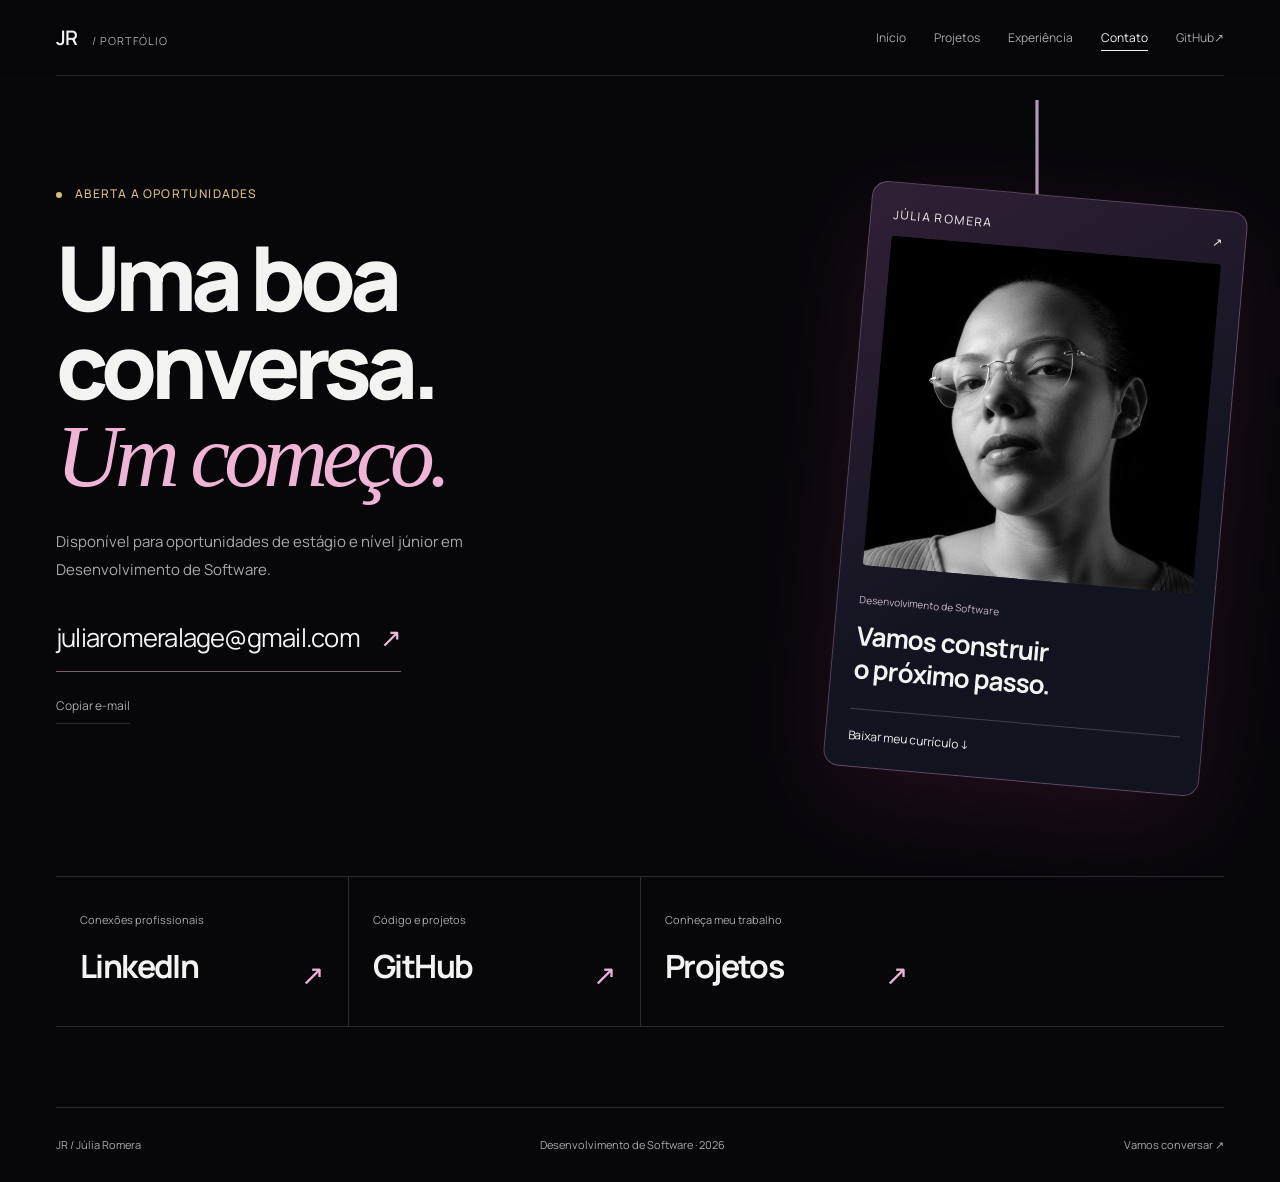
==== commit cd039129: "fix: refresh social link preview to match current portfolio" ====
--- a/contato.html
+++ b/contato.html
@@ -18,15 +18,16 @@
     <meta property="og:title" content="Contato | Júlia Romera" />
     <meta property="og:description" content="Entre em contato com Júlia Romera para oportunidades em Desenvolvimento de Software." />
     <meta property="og:url" content="https://portfolio-julia-nine.vercel.app/contato.html" />
-    <meta property="og:image" content="https://portfolio-julia-nine.vercel.app/assets/social-preview.jpg" />
+    <meta property="og:image" content="https://portfolio-julia-nine.vercel.app/assets/social-preview-20261026.jpg" />
+    <meta property="og:image:type" content="image/jpeg" />
     <meta property="og:image:width" content="1200" />
     <meta property="og:image:height" content="630" />
-    <meta property="og:image:alt" content="Notebook em fundo escuro, prévia do portfólio de Júlia Danieli Romera Lage" />
+    <meta property="og:image:alt" content="Júlia Romera — Desenvolvimento de Software, com retrato em preto e branco e identidade visual do portfólio." />
     <meta name="twitter:card" content="summary_large_image" />
     <meta name="twitter:title" content="Contato | Júlia Romera" />
     <meta name="twitter:description" content="Entre em contato com Júlia Romera para oportunidades em Desenvolvimento de Software." />
-    <meta name="twitter:image" content="https://portfolio-julia-nine.vercel.app/assets/social-preview.jpg" />
-    <meta name="twitter:image:alt" content="Notebook em fundo escuro, prévia do portfólio de Júlia Danieli Romera Lage" />
+    <meta name="twitter:image" content="https://portfolio-julia-nine.vercel.app/assets/social-preview-20261026.jpg" />
+    <meta name="twitter:image:alt" content="Júlia Romera — Desenvolvimento de Software, com retrato em preto e branco e identidade visual do portfólio." />
     <title>Contato | Júlia Romera</title>
     <link rel="icon" href="/favicon.ico" sizes="16x16 32x32 48x48" />
     <link rel="icon" href="assets/favicon.svg?v=jr2" type="image/svg+xml" sizes="any" />
@@ -67,3 +68,4 @@
 <script src="script.js" defer></script>
 </body>
 </html>
+
--- a/estilos.css
+++ b/estilos.css
@@ -34,14 +34,14 @@
 .navegacao nav { display: flex; align-items: center; gap: 28px; }
 .navegacao nav a { display: inline-flex; align-items: center; min-height: 48px; font-size: 12px; color: var(--cor-suave); text-decoration-thickness: 1px; text-underline-offset: 8px; }
 .navegacao nav a[aria-current], .navegacao nav a:hover { color: var(--cor-texto); text-decoration-line: underline; }
-.etiqueta { margin: 0; font-size: 11px; font-weight: 500; line-height: 1.7; letter-spacing: .1em; text-transform: uppercase; color: var(--cor-editorial); }
+.etiqueta { margin: 0; font-size: 12px; font-weight: 500; line-height: 1.7; letter-spacing: .1em; text-transform: uppercase; color: var(--cor-editorial); }
 .apresentacao { position: relative; isolation: isolate; padding-block: 36px 40px; }
 .apresentacao::before, .apresentacao::after { position: absolute; z-index: -1; border-radius: 50%; content: ""; pointer-events: none; filter: blur(90px); opacity: .34; }
 .apresentacao::before { top: 8%; right: 5%; width: min(42vw, 620px); aspect-ratio: 1; background: radial-gradient(circle at 35% 38%, rgba(255, 79, 163, .8), rgba(155, 108, 255, .34) 45%, transparent 72%); animation: respirar-glow 9s ease-in-out infinite alternate; }
 .apresentacao::after { bottom: 5%; left: 24%; width: min(34vw, 500px); aspect-ratio: 1; background: radial-gradient(circle, rgba(82, 125, 255, .52), transparent 70%); animation: respirar-glow 11s 1.5s ease-in-out infinite alternate-reverse; }
 @keyframes respirar-glow { from { opacity: .2; transform: translate3d(-2%, 2%, 0) scale(.92); } to { opacity: .42; transform: translate3d(4%, -3%, 0) scale(1.08); } }
 .hero-edicao { display: flex; justify-content: space-between; gap: 24px; }
-.hero-edicao .etiqueta { color: var(--cor-suave); font-size: 10px; }
+.hero-edicao .etiqueta { color: var(--cor-suave); font-size: 12px; }
 .status-ponto { display: inline-block; width: 6px; height: 6px; margin-right: 10px; background: var(--cor-editorial); border-radius: 50%; vertical-align: middle; }
 h1, h2, h3, p { margin-top: 0; }
 .hero-composicao { display: grid; grid-template-columns: repeat(12, minmax(0, 1fr)); gap: 8px 24px; align-items: center; margin-block: 60px 40px; }
@@ -54,14 +54,14 @@
 .hero-introducao { grid-column: 1 / 4; grid-row: 1; align-self: end; padding-bottom: 16px; max-width: 250px; }
 .hero-introducao .etiqueta { margin-bottom: 18px; color: var(--cor-texto); }
 .descricao { max-width: 520px; margin-bottom: 0; font-size: 15px; line-height: 1.85; color: var(--cor-suave); }
-.hero-introducao .descricao { font-size: 13px; line-height: 1.8; }
+.hero-introducao .descricao { font-size: 15px; line-height: 1.8; }
 .retrato-hero { grid-column: 10 / -1; grid-row: 2; margin: 0; width: 80%; justify-self: end; }
 .retrato img { display: block; width: 100%; height: auto; filter: grayscale(1); }
 .retrato-hero { position: relative; }
 .retrato-hero::before { position: absolute; inset: -1px; z-index: -1; background: linear-gradient(135deg, rgba(255, 79, 163, .85), rgba(215, 189, 129, .18) 45%, rgba(82, 125, 255, .8)); content: ""; transform: translate(10px, 10px); filter: blur(12px); opacity: .55; }
 .retrato figcaption { margin-top: 10px; color: var(--cor-suave); font-size: 9px; letter-spacing: .03em; }
 .hero-rodape { display: flex; justify-content: space-between; align-items: end; gap: 24px; padding-top: 30px; }
-.hero-rodape > p { margin: 0; font-size: 12px; color: var(--cor-suave); }
+.hero-rodape > p { margin: 0; font-size: 13px; color: var(--cor-suave); }
 .hero-rodape > p span { color: var(--cor-texto); }
 .hero-rodape .acoes { margin: 0; }
 .hero-rodape .botao { border: 0; gap: 20px; }
@@ -71,7 +71,7 @@
 .botao { border-bottom: 1px solid var(--cor-editorial); }
 .link-secundario { color: var(--cor-suave); }
 .botao span, .link-secundario span { color: var(--cor-editorial); transition: transform 180ms ease; }
-a:hover > span[aria-hidden] { transform: translate(2px, -2px); }
+a:hover > span[aria-hidden]:not(.smartphone-ilha):not(.smartphone-home) { transform: translate(2px, -2px); }
 .link-secundario:hover { color: var(--cor-texto); text-decoration: underline; text-underline-offset: 6px; }
 .projetos-indice { display: grid; grid-template-columns: repeat(3, minmax(0, 1fr)); gap: 40px; padding-block: 24px; border-block: 1px solid var(--cor-borda); }
 .projetos-indice a { display: flex; gap: 18px; min-height: 48px; align-items: baseline; }
@@ -93,24 +93,35 @@
 .faixa-trilho i { padding-inline: 18px; color: var(--cor-glow-rosa); font-style: normal; }
 .faixa-linha-inferior i { color: #f3d285; }
 @keyframes correr-faixa { to { transform: translateX(calc(-1 * var(--faixa-passo))); } }
-.projeto { padding-block: 100px 60px; }
-.projeto + .projeto { margin-top: 32px; border-top: 1px solid var(--cor-borda); }
+.projeto { padding-block: 100px 24px; }
+.projeto + .projeto { margin-top: 24px; border-top: 1px solid var(--cor-borda); }
 .projeto-cabecalho { display: flex; justify-content: space-between; align-items: baseline; gap: 24px; }
 .numero-projeto { display: inline-block; margin-right: 22px; font-weight: 700; font-size: 32px; line-height: 1; letter-spacing: -.04em; }
-.projeto-tipo { margin: 0; color: var(--cor-suave); font-size: 12px; }
+.projeto-tipo { margin: 0; color: var(--cor-suave); font-size: 13px; }
 .projeto-conteudo { display: grid; grid-template-columns: 1fr 1fr; gap: 32px 56px; padding-top: 32px; }
 .projeto-copy { grid-area: copy; min-width: 0; }
+/* Resultados fazem parte da leitura principal, sem depender de hover ou expansão. */
+.projeto-resultado { margin: 24px 0 0; padding-left: 18px; border-left: 2px solid #bca8ff; max-width: 480px; }
+.projeto-resultado strong { display: block; font-size: clamp(18px, 1.6vw, 22px); font-weight: 600; line-height: 1.45; text-wrap: pretty; }
+.projeto-resultado > span { display: block; margin-top: 10px; color: var(--cor-suave); font-size: 14px; line-height: 1.65; }
+.projeto-resultado b { color: var(--cor-texto); font-weight: 600; }
+.resultado-numero { white-space: nowrap; color: #bca8ff; font-size: 1.35em; font-variant-numeric: tabular-nums; }
+.projeto .projeto-apoio .acoes { margin-top: 0; }
+.projeto .link-secundario { min-height: 44px; display: inline-flex; align-items: center; text-decoration: underline; text-underline-offset: 5px; }
+.projeto .case-detalhes summary span { font-size: 13px; }
+.case-detalhes > .tecnologias { margin-top: 16px; }
+
 h2 { font-family: "Manrope", sans-serif; font-size: clamp(36px, 4.2vw, 60px); font-weight: 800; text-transform: uppercase; line-height: 1.08; letter-spacing: -.06em; margin-bottom: 26px; }
 h2 em { color: #a2a2a7; font-weight: inherit; font-style: normal; }
 .projeto h2 { font-size: clamp(52px, 7.4vw, 106px); }
-.projeto-mira h2 em { font-size: .54em; margin-left: 20px; letter-spacing: -.05em; }
+.projeto-mira h2 em { display: block; margin-top: 6px; font-size: 1em; letter-spacing: inherit; }
 .projeto-apoio { grid-area: apoio; align-self: end; }
 .tecnologias { display: flex; flex-wrap: wrap; gap: 6px 0; padding: 0; margin: 0; list-style: none; }
-.tecnologias li { color: var(--cor-suave); font-size: 12px; }
+.tecnologias li { color: var(--cor-suave); font-size: 13px; }
 .tecnologias li:not(:last-child)::after { content: "/"; padding-inline: 12px; color: #79766e; }
-.projeto-mira-conteudo { grid-template-columns: 1.1fr .9fr; grid-template-areas: "mockup copy" "mockup apoio"; align-items: center; gap: 36px 8%; }
+.projeto-mira-conteudo { grid-template-columns: minmax(0, 1.15fr) minmax(360px, .85fr); grid-template-areas: "mockup copy" "mockup apoio"; align-items: center; gap: 36px 6%; }
 .projeto-mira .projeto-copy { align-self: end; }
-.projeto-mira h2 { margin-bottom: 26px; font-size: clamp(42px, 6vw, 80px); }
+.projeto-mira h2 { margin-bottom: 26px; font-size: clamp(42px, 4vw, 58px); line-height: 1; }
 .projeto-mira .projeto-descricao { max-width: 460px; }
 .projeto-mira .projeto-apoio { align-self: start; }
 .projeto-mira .notebook { grid-area: mockup; width: 100%; }
@@ -128,20 +139,20 @@
 .projeto-conteudo-invertido { grid-template-columns: 1.05fr .95fr; grid-template-areas: "mockup copy" "mockup apoio"; align-items: center; gap: 36px 10%; }
 .projeto-leve-copy { align-self: end; }
 .projeto-leve-apoio { align-self: start; }
-.smartphone-stage { grid-area: mockup; display: grid; justify-items: center; gap: 24px; padding: 48px 24px; }
-.smartphone { position: relative; width: 280px; max-width: 100%; padding: 8px; border: 1px solid #716b61; border-radius: 36px; background: #09090b; }
-.smartphone-viewport { height: 540px; overflow: hidden; border-radius: 28px; }
+.smartphone-stage { grid-area: mockup; display: grid; justify-items: center; gap: 24px; padding: 30px 24px; }
+.smartphone { position: relative; width: min(340px, 100%); padding: 11px; border: 2px solid #55555c; border-radius: 50px; background: #050506; box-shadow: 0 35px 80px rgba(0, 0, 0, .55), inset 0 0 0 2px #1d1d20; }
+.smartphone-viewport { height: 650px; overflow: hidden; border-radius: 39px; background: #101012; }
 .smartphone iframe { width: 100%; height: 100%; border: 0; pointer-events: none; }
-.smartphone-ilha { position: absolute; top: 14px; left: 35%; width: 30%; height: 14px; border-radius: 20px; background: #09090b; }
-.smartphone-home { position: absolute; bottom: 14px; left: 35%; width: 30%; height: 3px; border-radius: 2px; background: #b5b3ae; }
-.smartphone-legenda { color: var(--cor-suave); font-size: 10px; text-align: center; }
-.projeto-base-conteudo { grid-template-columns: .9fr 1.1fr; grid-template-areas: "copy mockup" "apoio mockup"; align-items: center; }
+.smartphone-ilha { position: absolute; z-index: 2; top: 20px; left: 50%; width: 92px; height: 25px; border-radius: 999px; background: #030304; transform: translateX(-50%); }
+.smartphone-home { position: absolute; z-index: 2; bottom: 18px; left: 50%; width: 94px; height: 4px; border-radius: 999px; background: rgba(255, 255, 255, .72); transform: translateX(-50%); }
+.smartphone-legenda { color: var(--cor-suave); font-size: 11px; text-align: center; }
+.projeto-base-conteudo { grid-template-columns: minmax(360px, .85fr) minmax(0, 1.15fr); grid-template-areas: "copy mockup" "apoio mockup"; align-items: center; gap: 36px 6%; }
 .projeto-base h2 { font-size: clamp(32px, 3.55vw, 50px); }
 .projeto-base .projeto-apoio { align-self: start; }
 .base-preview { grid-area: mockup; min-width: 0; margin: 0; }
 .base-busca-preview { overflow: hidden; aspect-ratio: 4 / 3; border: 1px solid var(--cor-borda); background: #101012; box-shadow: 0 35px 100px rgba(155, 108, 255, .12); }
 .base-interface { display: block; width: 153.8462%; height: 153.8462%; border: 0; pointer-events: none; transform: scale(.65); transform-origin: top left; }
-.base-preview figcaption { display: flex; flex-wrap: wrap; justify-content: space-between; gap: 10px; margin-top: 12px; font-size: 10px; color: var(--cor-suave); }
+.base-preview figcaption { display: flex; flex-wrap: wrap; justify-content: space-between; gap: 10px; margin-top: 12px; font-size: 11px; color: var(--cor-suave); }
 .base-contexto { display: flex; flex-wrap: wrap; justify-content: space-between; gap: 16px; margin-top: 40px; padding-block: 20px; border-top: 1px solid var(--cor-borda); }
 .base-contexto p { margin: 0; font-size: 12px; color: var(--cor-suave); }
 .base-contexto span { margin-right: 12px; color: var(--cor-editorial); }
@@ -151,8 +162,14 @@
 .case-detalhes summary span { font-size: 12px; color: var(--cor-suave); }
 .case-detalhes summary::after { content: "+"; margin-left: auto; font-size: 24px; color: var(--cor-editorial); }
 .case-detalhes[open] summary::after { content: "−"; }
-.case-detalhes[open] { padding-bottom: 28px; }
-.minha-atuacao { display: grid; grid-template-columns: 180px 1fr; gap: 24px; padding-top: 24px; }
+.case-detalhes[open] { padding-bottom: 24px; }
+.case-detalhes summary { padding-inline: 16px; background: #bca8ff08; transition: background-color 200ms ease, color 200ms ease; }
+.case-detalhes summary:hover, .case-detalhes summary:focus-visible { background: #bca8ff18; color: #d8caff; }
+.case-detalhes[open] summary { background: #bca8ff12; box-shadow: inset 3px 0 #bca8ff; }
+.cargo-descricao p { margin: 20px 0 0; max-width: 65ch; color: var(--cor-suave); font-size: 15px; line-height: 1.8; }
+
+.minha-atuacao { display: grid; grid-template-columns: 180px 1fr; gap: 24px; margin-top: 28px; padding-top: 24px; border-top: 1px solid var(--cor-borda); }
+.minha-atuacao > h3, .minha-atuacao > p { margin-block: 0; }
 .minha-atuacao p { max-width: 780px; margin-bottom: 0; font-size: 14px; line-height: 1.8; color: var(--cor-suave); }
 .case-grid, .percurso-etapas { display: grid; grid-template-columns: repeat(3, minmax(0, 1fr)); gap: 32px; margin: 32px 0 0; padding: 0; list-style: none; }
 .case-grid article { border-top: 1px solid var(--cor-borda); padding-top: 20px; }
@@ -165,7 +182,10 @@
 .demo-videos { display: grid; grid-template-columns: 1fr 1fr; gap: 24px; margin-top: 28px; }
 .demo-videos figure { min-width: 0; margin: 0; }
 .demo-videos video { display: block; width: 100%; aspect-ratio: 16 / 9; }
-.demo-videos figcaption { display: flex; justify-content: space-between; flex-wrap: wrap; gap: 12px; padding-block: 14px; font-size: 13px; }
+.demo-videos figcaption { display: grid; grid-template-columns: 1fr auto; align-items: baseline; gap: 6px 16px; padding-block: 18px; font-size: 14px; border-bottom: 1px solid var(--cor-borda); }
+.demo-videos figcaption strong { grid-column: 1; font-size: clamp(24px, 2.5vw, 32px); font-weight: 600; line-height: 1.3; font-variant-numeric: tabular-nums; }
+.demo-videos figcaption .demo-rotulo { grid-column: 1 / -1; color: var(--cor-texto); }
+.demo-videos figure:last-child figcaption strong { color: #bca8ff; }
 .demo-videos figcaption span { color: var(--cor-suave); }
 .demo-resultado { margin-block: 20px 12px; font-size: 24px; }
 .experiencia, .stack, .contato { margin-top: 60px; padding-block: 64px; border-top: 1px solid var(--cor-borda); }
@@ -228,8 +248,8 @@
   .nome-sinal { font-size: .8em; }
   .nome-segundo { grid-column: 1 / -1; grid-row: 2; }
   .hero-introducao { grid-column: 1 / 5; grid-row: 3; max-width: 310px; padding: 0 8px 0 0; align-self: start; margin-top: 30px; }
-  .hero-introducao .etiqueta { font-size: 9px; margin-bottom: 10px; }
-  .hero-introducao .descricao { font-size: 13px; line-height: 1.8; }
+  .hero-introducao .etiqueta { font-size: 10px; margin-bottom: 10px; }
+  .hero-introducao .descricao { font-size: 14px; line-height: 1.8; }
   .retrato-hero { grid-column: 5 / -1; grid-row: 3; width: 100%; margin-top: 30px; align-self: start; }
   .retrato figcaption { font-size: 8px; line-height: 1.6; margin-top: 8px; }
   .hero-rodape { align-items: center; padding-top: 10px; }
@@ -239,11 +259,11 @@
   .hero-rodape .botao { gap: 12px; }
   .hero-rodape .botao > span { width: 36px; height: 36px; font-size: 18px; }
   .projetos-indice { grid-template-columns: 1fr; gap: 0; padding-block: 8px; }
-  .faixa-cinetica { min-height: 170px; margin-block: 6px 0; }
-  .faixa-linha { width: 124%; }
-  .faixa-linha-superior { transform: rotate(5deg); }
-  .faixa-linha-inferior { transform: rotate(-5deg); }
-  .faixa-trilho span { padding-block: 14px 13px; font-size: 11px; }
+  .faixa-cinetica { min-height: clamp(170px, calc(28vw + 48px), 244px); margin-block: 6px 0; }
+  .faixa-linha { width: 112%; }
+  .faixa-linha-superior { transform: rotate(10deg); }
+  .faixa-linha-inferior { transform: rotate(-10deg); }
+  .faixa-trilho span { padding-block: 10px; font-size: 12px; }
   .faixa-trilho i { padding-inline: 12px; }
   .projetos-indice a { padding-block: 14px; }
   .projetos-indice a + a { border-top: 1px solid var(--cor-borda); }
@@ -251,14 +271,14 @@
   .projetos-indice small { margin: 0; }
   .projeto { padding-block: 60px 20px; }
   .projeto-cabecalho { align-items: flex-start; gap: 16px; }
-  .projeto-cabecalho .etiqueta { font-size: 9px; }
+  .projeto-cabecalho .etiqueta { font-size: 10px; }
   .numero-projeto { font-size: 32px; margin-right: 8px; }
-  .projeto-tipo { max-width: 132px; font-size: 10px; text-align: right; }
+  .projeto-tipo { max-width: 150px; font-size: 11px; text-align: right; }
   .projeto-conteudo { display: flex; flex-direction: column; gap: 26px; padding-top: 26px; }
   .projeto h2 { font-size: clamp(42px, 12vw, 72px); margin-bottom: 18px; }
   .projeto-base h2 { font-size: clamp(26px, 7.3vw, 44px); }
   .projeto-mira .projeto-copy { display: block; }
-  .projeto-mira h2 em { display: block; margin: 6px 0 0; font-size: .62em; }
+  .projeto-mira h2 em { margin-top: 6px; font-size: 1em; }
   .projeto-mira .notebook { margin: 0; }
   .projeto-copy { order: 0; }
   .notebook, .smartphone-stage, .base-preview { order: 1; width: 100%; }
@@ -270,8 +290,8 @@
   /* A prévia mantém o viewport desktop inteiro, sem cortar a interface no celular. */
   .mira-preview { width: 333.3334%; height: 333.3334%; transform: scale(.3); }
   .smartphone-stage { padding: 32px 20px; }
-  .smartphone { width: 260px; }
-  .smartphone-viewport { height: 510px; }
+  .smartphone { width: min(320px, 100%); }
+  .smartphone-viewport { height: min(610px, 156vw); }
   .base-busca-preview { aspect-ratio: 4 / 3; }
   .base-interface { width: 250%; height: 250%; transform: scale(.4); }
   .base-contexto { display: grid; gap: 12px; margin-top: 24px; }
@@ -326,12 +346,31 @@
 }
 .cursor-orbita { position: fixed; top: 0; left: 0; z-index: 30; width: 320px; height: 320px; border-radius: 50%; background: radial-gradient(circle, rgba(255, 79, 163, .13), rgba(155, 108, 255, .08) 35%, transparent 70%); opacity: 0; pointer-events: none; transform: translate3d(calc(var(--cursor-x, -500px) - 50%), calc(var(--cursor-y, -500px) - 50%), 0); transition: opacity 300ms ease; mix-blend-mode: screen; }
 .cursor-orbita.cursor-visivel { opacity: 1; }
+/* Acabamento de leitura: preserva títulos, fontes e cores da identidade. */
+.projeto-resultado .reducao-teste { display: block; margin-bottom: 4px; }
+.reducao-teste > span { color: #bca8ff; font-size: 1.35em; white-space: nowrap; }
+.case-detalhes > :not(summary) { margin-inline: clamp(12px, 2vw, 24px); }
+.case-detalhes > .minha-atuacao { margin-inline: 0; padding-inline: clamp(12px, 2vw, 24px); }
+.case-detalhes > .tecnologias { margin-top: 28px; }
+.case-detalhes .demonstracao { margin-top: 40px; padding-top: 28px; border-top: 1px solid var(--cor-borda); }
+.demonstracao h3 { font-size: clamp(26px, 3vw, 36px); line-height: 1.3; }
+.demonstracao .descricao, .demo-nota { max-width: 72ch; }
+.case-grid p, .percurso-etapas p, .minha-atuacao p { max-width: 65ch; font-size: 15px; }
+.case-grid small, .cargo small, .cargo-topo > span { font-size: 13px; }
+.smartphone-legenda, .base-preview figcaption { font-size: 13px; line-height: 1.6; }
+.stack-grid small, .stack-grid span { font-size: 13px; line-height: 1.7; }
+.contato footer { font-size: 12px; }
+@supports (interpolate-size: allow-keywords) {
+  .case-detalhes { interpolate-size: allow-keywords; }
+  .case-detalhes::details-content { height: 0; overflow: clip; transition: height 240ms ease, content-visibility 240ms allow-discrete; }
+  .case-detalhes[open]::details-content { height: auto; }
+}
 @media (forced-colors: active) {
   .movimento-ativo .nome-letras { background: none; color: CanvasText; }
 }
 @media (prefers-reduced-motion: reduce) {
   html { scroll-behavior: auto; }
-  *, *::before, *::after { transition: none !important; animation: none !important; }
+  *, *::before, *::after, .case-detalhes::details-content { transition: none !important; animation: none !important; }
   .abertura { display: none; }
   .movimento-ativo .nome-letras { background: none; color: inherit; }
   .revelar-pendente { opacity: 1 !important; transform: none !important; }
--- a/paginas.css
+++ b/paginas.css
@@ -39,8 +39,6 @@
 .colagem-base strong { padding: 16px 20px; font-size: clamp(18px, 2vw, 28px); line-height: 1.3; }
 .busca-decorativa { margin: 0 16px 24px; padding: 12px; border: 1px solid #ffffff30; font-size: 10px; color: #c6cbe3; }
 .pagina-projetos .projeto { border-top: 1px solid var(--cor-borda); padding-top: 72px; }
-.pagina-projetos .projeto-leve { background: radial-gradient(ellipse at 15% 40%, #ff4fa30c, transparent 60%); }
-.pagina-projetos .projeto-base { background: radial-gradient(ellipse at 90% 35%, #9b6cff10, transparent 60%); }
 .trajetoria-abertura { display: grid; grid-template-columns: 1.15fr .85fr; align-items: center; gap: 80px; min-height: 760px; padding-block: 80px; }
 .trajetoria-abertura :is(h1, .titulo-capitulo) em { font-family: Georgia, serif; font-weight: 400; color: #cfb8ef; }
 .trajetoria-diagrama { position: relative; display: grid; gap: 36px; padding: 50px 0 30px 40px; border-left: 1px solid #b18add55; background: radial-gradient(ellipse at left, #9b6cff15, transparent 70%); }
